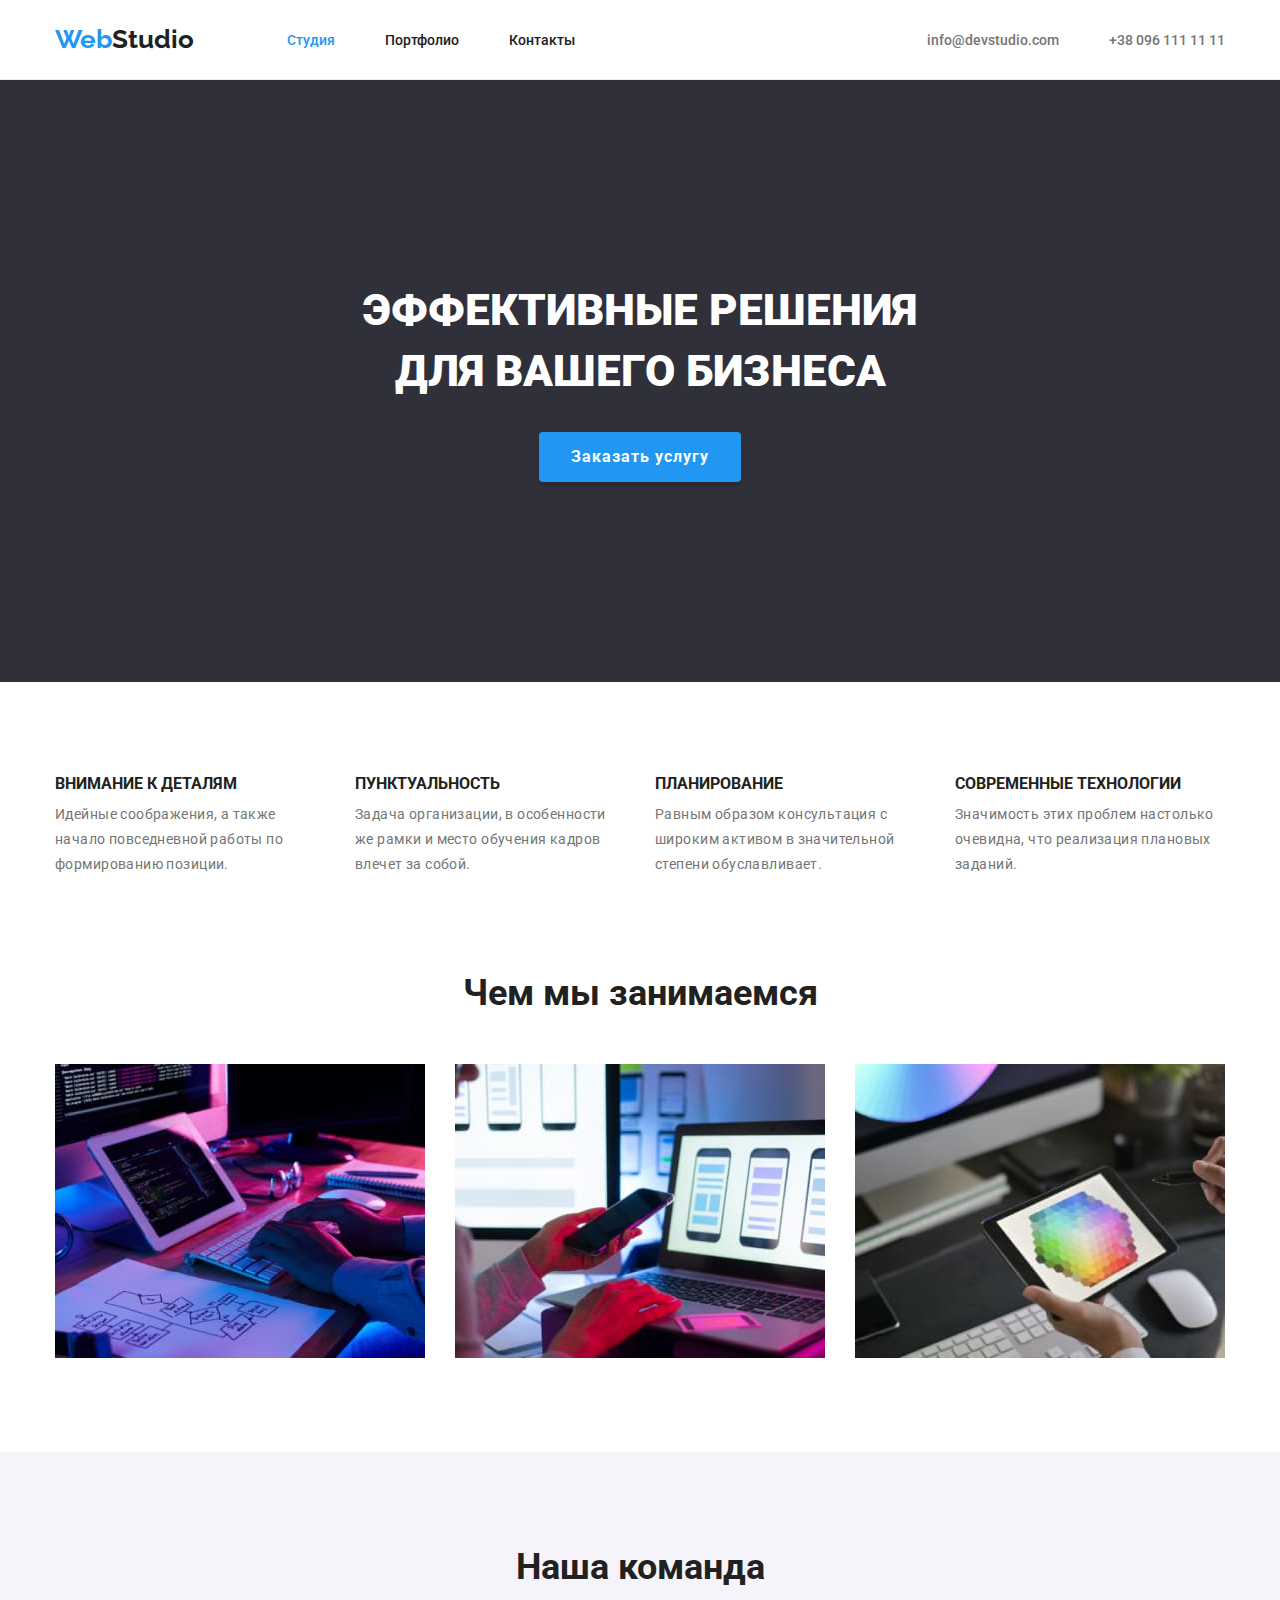
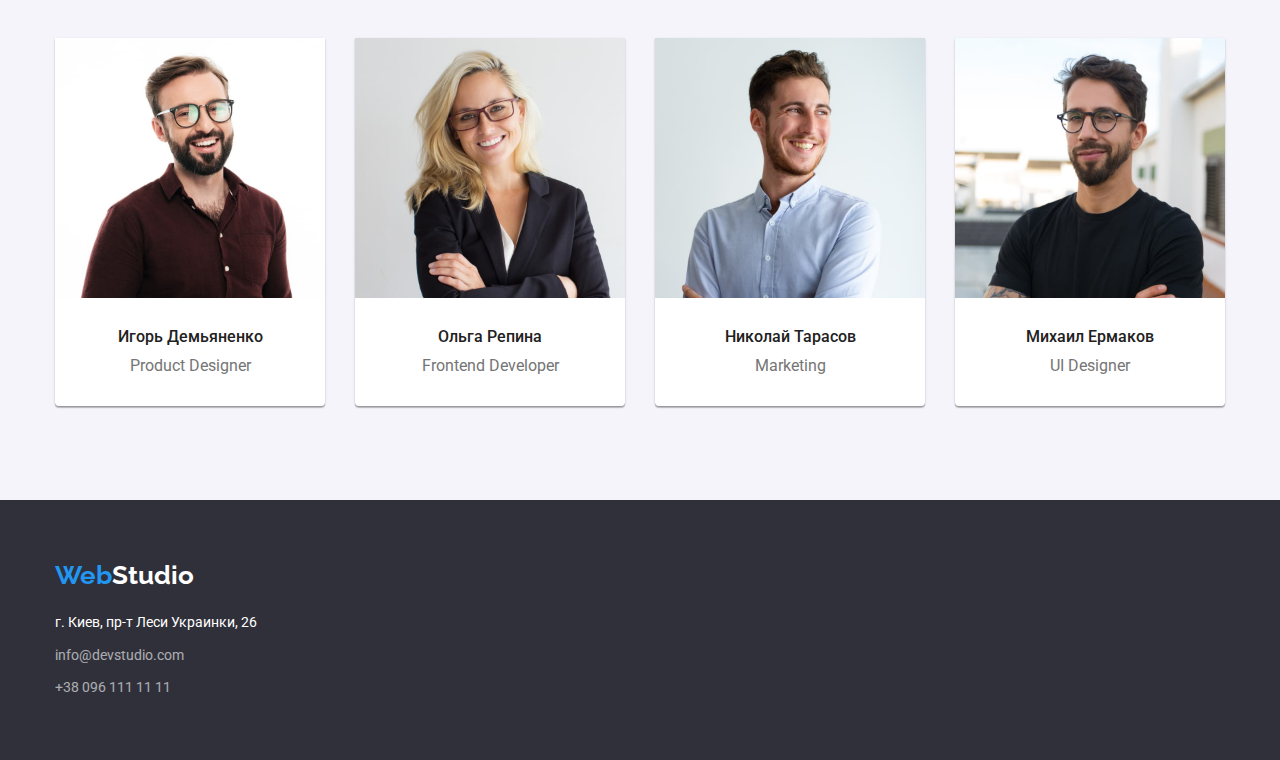
==== index.html @ 2ad949a7 "copy from hw-03" ====
<!DOCTYPE html>
<html lang="ru">
  <head>
    <meta charset="UTF-8" />
    <meta http-equiv="X-UA-Compatible" content="IE=edge" />
    <meta name="viewport" content="width=device-width, initial-scale=1.0" />
    <link rel="preconnect" href="https://fonts.googleapis.com" />
    <link rel="preconnect" href="https://fonts.gstatic.com" crossorigin />
    <link
      href="https://fonts.googleapis.com/css2?family=Raleway:wght@700&family=Roboto:wght@400;500;700;900&display=swap"
      rel="stylesheet"
    />
    <link rel="stylesheet" href="./css/styles.css" />
    <title>Студия</title>
  </head>

  <body>
    <!-- Шапка -->
    <header>
      <div class="container header">
        <!-- Логотип -->
        <a href="./" class="logo"><span class="blue-text">Web</span>Studio</a>
        <!-- Навігація -->
        <nav>
          <ul class="nav-items">
            <li class="item"><a class="nav-items-link current" href="./">Студия</a></li>
            <li class="item"><a class="nav-items-link" href="./portfolio.html">Портфолио</a></li>
            <li class="item"><a class="nav-items-link" href="">Контакты</a></li>
          </ul>
        </nav>

        <!-- Контакти -->
        <ul class="contacts-items">
          <li class="contacts-item">
            <a class="contacts-items-link" href="mailto:info@devstudio.com">info@devstudio.com</a>
          </li>
          <li class="contacts-item">
            <a class="contacts-items-link" href="tel:+380961111111">+38 096 111 11 11</a>
          </li>
        </ul>
      </div>
    </header>

    <!-- Основна частина -->
    <main>
      <!-- Секція з основним текстом -->
      <section class="section-main-title">
        <div class="container">
          <h1 class="main-title">
            Эффективные решения<br />
            для вашего бизнеса
          </h1>
          <button class="btn" type="button">Заказать услугу</button>
        </div>
      </section>

      <!-- Секція чим ми займаємося -->
      <section class="section">
        <div class="container">
          <ul class="section-items">
            <li class="section-item">
              <h3 class="section-item-title">Внимание к деталям</h3>
              <p class="section-item-text">
                Идейные соображения, а также начало повседневной работы по формированию позиции.
              </p>
            </li>
            <li class="section-item">
              <h3 class="section-item-title">Пунктуальность</h3>
              <p class="section-item-text">
                Задача организации, в особенности же рамки и место обучения кадров влечет за собой.
              </p>
            </li>
            <li class="section-item">
              <h3 class="section-item-title">Планирование</h3>
              <p class="section-item-text">
                Равным образом консультация с широким активом в значительной степени обуславливает.
              </p>
            </li>
            <li class="section-item">
              <h3 class="section-item-title">Современные технологии</h3>
              <p class="section-item-text">
                Значимость этих проблем настолько очевидна, что реализация плановых заданий.
              </p>
            </li>
          </ul>
          <h2 class="section-title">Чем мы занимаемся</h2>
          <ul class="work-photos">
            <li>
              <img src="./images/work1.jpg" alt="Робота на копютері" width="370" height="294" />
            </li>
            <li>
              <img
                src="./images/work2.jpg"
                alt="Робота над мобільною програмою"
                width="370"
                height="294"
              />
            </li>
            <li>
              <img src="./images/work3.jpg" alt="Робота на планшеті" width="370" height="294" />
            </li>
          </ul>
        </div>
      </section>

      <!-- Секція нашої команди -->
      <section class="section teams">
        <div class="container">
          <h2 class="section-title">Наша команда</h2>
          <ul class="team-items">
            <li class="team-item">
              <img src="./images/team1.jpg" alt="Спіробітник" width="270" />
              <h3 class="teams-name">Игорь Демьяненко</h3>
              <span class="teams-job" lang="en">Product Designer</span>
            </li>
            <li class="team-item">
              <img src="./images/team2.jpg" alt="Спіробітник" width="270" />
              <h3 class="teams-name">Ольга Репина</h3>
              <span class="teams-job" lang="en">Frontend Developer</span>
            </li>
            <li class="team-item">
              <img src="./images/team3.jpg" alt="Спіробітник" width="270" />
              <h3 class="teams-name">Николай Тарасов</h3>
              <span class="teams-job" lang="en">Marketing</span>
            </li>
            <li class="team-item">
              <img src="./images/team4.jpg" alt="Спіробітник" width="270" />
              <h3 class="teams-name">Михаил Ермаков</h3>
              <span class="teams-job" lang="en">UI Designer</span>
            </li>
          </ul>
        </div>
      </section>
    </main>

    <!-- Підвал -->
    <footer class="footer">
      <div class="container">
        <!-- Логотип -->
        <a href="./" class="logo"><span class="blue-text">Web</span>Studio</a>

        <!-- Контакти -->
        <address>
          <ul class="footer-contacts">
            <li class="footer-contact">
              <a
                class="footer-contact-link"
                href="https://goo.gl/maps/PC2osQfSfzL3Zt2J9"
                target="_blank"
                >г. Киев, пр-т Леси Украинки, 26</a
              >
            </li>
            <li class="footer-contact">
              <a class="footer-contact-link" href="mailto:info@devstudio.com">info@devstudio.com</a>
            </li>
            <li class="footer-contact">
              <a class="footer-contact-link" href="tel:+380961111111">+38 096 111 11 11</a>
            </li>
          </ul>
        </address>
      </div>
    </footer>
  </body>
</html>
---- css/styles.css ----
@import "modern-normalize.css";

a {
	text-decoration: none;
}

address {
	font-style: normal;
}

h1,
h2,
h3,
h4,
h5,
h6,
p {
	margin: 0;
}

ul,
li {
	list-style: none;
	padding: 0;
	margin: 0;
}

img {
	display: block;
}

button {
	padding: 0;
	margin: 0;
	border: none;
}

:root {
	--main-bg-color: #2f303a;
	--another-bg-color: #f5f4fa;
	--link-f-h-color: #2196f3;
	--main-color: #212121;
	--another-color: #757575;
}

body {
	font-family: "Raleway", sans-serif;
	font-family: "Roboto", sans-serif;
	height: auto;
	background: #fff;
	color: var(--main-color);
	font-size: 14px;
}

.container {
	width: 1200px;
	margin: 0 auto;
	padding: 0 15px;
}

.selector {
	position: absolute;
	clip: rect(1px, 1px, 1px, 1px);
	padding: 0;
	border: 0;
	height: 1px;
	width: 1px;
	overflow: hidden;
}

/* header */
header {
	border-bottom: 1px solid #ececec;
}

.header {
	padding: 24px 15px;
	display: flex;
	align-items: center;
}

.logo {
	display: inline-block;
	color: var(--main-color);
	font-family: Raleway;
	font-weight: 700;
	font-size: 26px;
	line-height: 1.2;
}

.blue-text {
	color: var(--link-f-h-color);
}

.links {
	display: flex;
}

.nav-items {
	display: flex;
	margin-left: 93px;
}
.nav-items .item:not(:last-child) {
	margin-right: 50px;
}

.nav-items-link {
	color: var(--main-color);

	font-weight: 500;
	line-height: 1.15;
}

.nav-items-link:hover,
.nav-items-link:focus {
	color: var(--link-f-h-color);
}
.nav-items-link.current {
	color: var(--link-f-h-color);
}

.contacts-items {
	display: flex;
	margin-left: auto;
}
.contacts-item:not(:last-child) {
	margin-right: 50px;
}
.contacts-items-link {
	color: var(--another-color);
	font-weight: 500;
	line-height: 1.15;
}

.contacts-items-link:hover,
.contacts-items-link:active {
	color: var(--link-f-h-color);
}

/* section main */
.section-main-title {
	padding: 200px 0;
	text-align: center;

	background: #2f303a;
	color: #fff;
}

.main-title {
	margin-bottom: 30px;

	font-weight: 900;
	font-size: 44px;
	line-height: 1.38;
	text-transform: uppercase;
}

.btn {
	padding: 10px 32px;
	cursor: pointer;
	font-weight: 700;
	font-size: 16px;
	line-height: 1.875;
	letter-spacing: 0.06em;
	color: #fff;

	background: var(--link-f-h-color);
	box-shadow: 0px 4px 4px rgba(0, 0, 0, 0.15);
	border-radius: 4px;
}
.btn:hover,
.btn:active {
	background: #188ce8;
}

/* Job section */

.section {
	padding-top: 94px;
	padding-bottom: 94px;
}

.section-items {
	display: flex;
	justify-content: space-between;
	margin-bottom: 94px;
}

.section-item-title {
	margin-bottom: 10px;

	font-weight: 700;
	line-height: 1;
	text-transform: uppercase;
}

.section-item-text {
	display: block;
	width: 270px;
	color: var(--another-color);
	line-height: 1.8;
	letter-spacing: 0.03em;
}

.section-title {
	margin-bottom: 50px;
	text-align: center;

	font-weight: 700;
	font-size: 36px;
	line-height: 1.17;
}

.work-photos {
	display: flex;
	justify-content: space-between;
}

/* Teams section */
.teams {
	background: var(--another-bg-color);
}

.team-items {
	display: flex;
	justify-content: space-between;
}

.team-item {
	text-align: center;
	background: #ffffff;
	box-shadow: 0px 1px 3px rgba(0, 0, 0, 0.12), 0px 1px 1px rgba(0, 0, 0, 0.14), 0px 2px 1px rgba(0, 0, 0, 0.2);
	border-radius: 0px 0px 4px 4px;
}

.teams-name {
	margin: 30px 0 10px 0;

	font-weight: 500;
	font-size: 16px;
	line-height: 1.18;
}
.teams-job {
	display: block;
	margin-bottom: 30px;

	color: var(--another-color);
	font-size: 16px;
	line-height: 1.18;
}

/* Footer */
.footer {
	padding: 60px 0;
	background: var(--main-bg-color);
	color: #fff;
}
.footer .logo {
	color: inherit;
}

.footer address {
	margin-top: 20px;
}

.footer-contact-link {
	color: inherit;
	line-height: 1.7;
}

.footer-contact-link:focus,
.footer-contact-link:hover {
	color: var(--link-f-h-color);
}

.footer-contact:nth-child(3),
.footer-contact:nth-child(2) {
	margin-top: 9px;
	opacity: 0.6;
}

/* portfolio */
/* filter */

.filter-items {
	display: flex;
	justify-content: center;
	margin-bottom: 50px;
}
.filter-item {
	margin: 0 4px;
}
.filter-btn {
	padding: 6px 22px;
	border-radius: 4px;

	font-weight: 500;
	font-size: 16px;
	line-height: 1.65;
	letter-spacing: 0.03em;
	background: #f5f4fa;
}

.filter-btn:hover,
.filter-btn:focus {
	color: #fff;
	background: var(--link-f-h-color);
	cursor: pointer;
}

/* feature */

.feature-items {
	display: flex;
	margin: -15px;
	flex-wrap: wrap;
}

.feature-items > .item {
	margin: 15px;
}

.feature-border {
	border-left: 1px solid #eeeeee;
	border-right: 1px solid #eeeeee;
	border-bottom: 1px solid #eeeeee;
	padding: 20px 24px;
}

.feature-title {
	color: var(--main-color);
	font-weight: 700;
	font-size: 18px;
	line-height: 2;
	letter-spacing: 0.06em;
}

.feature-text {
	color: var(--another-color);
	font-size: 16px;
	line-height: 1.875;
	letter-spacing: 0.03em;
}
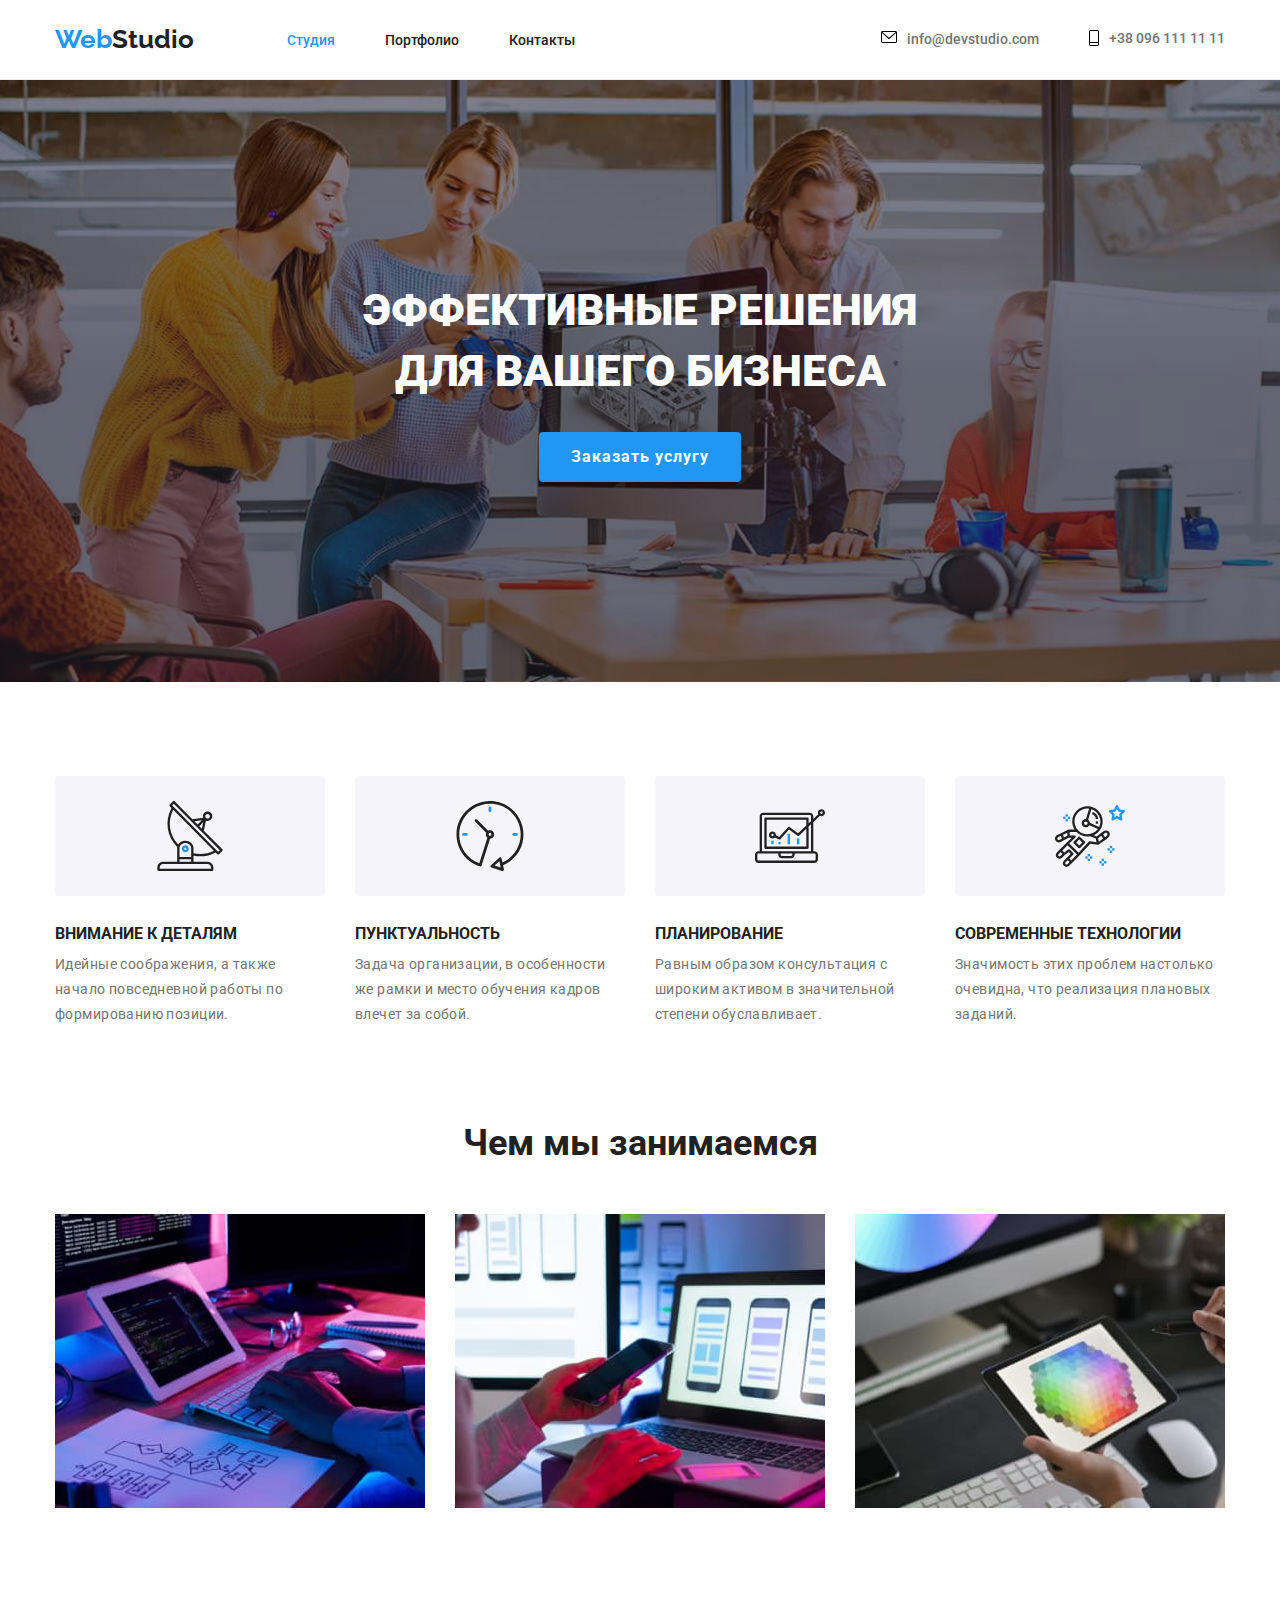
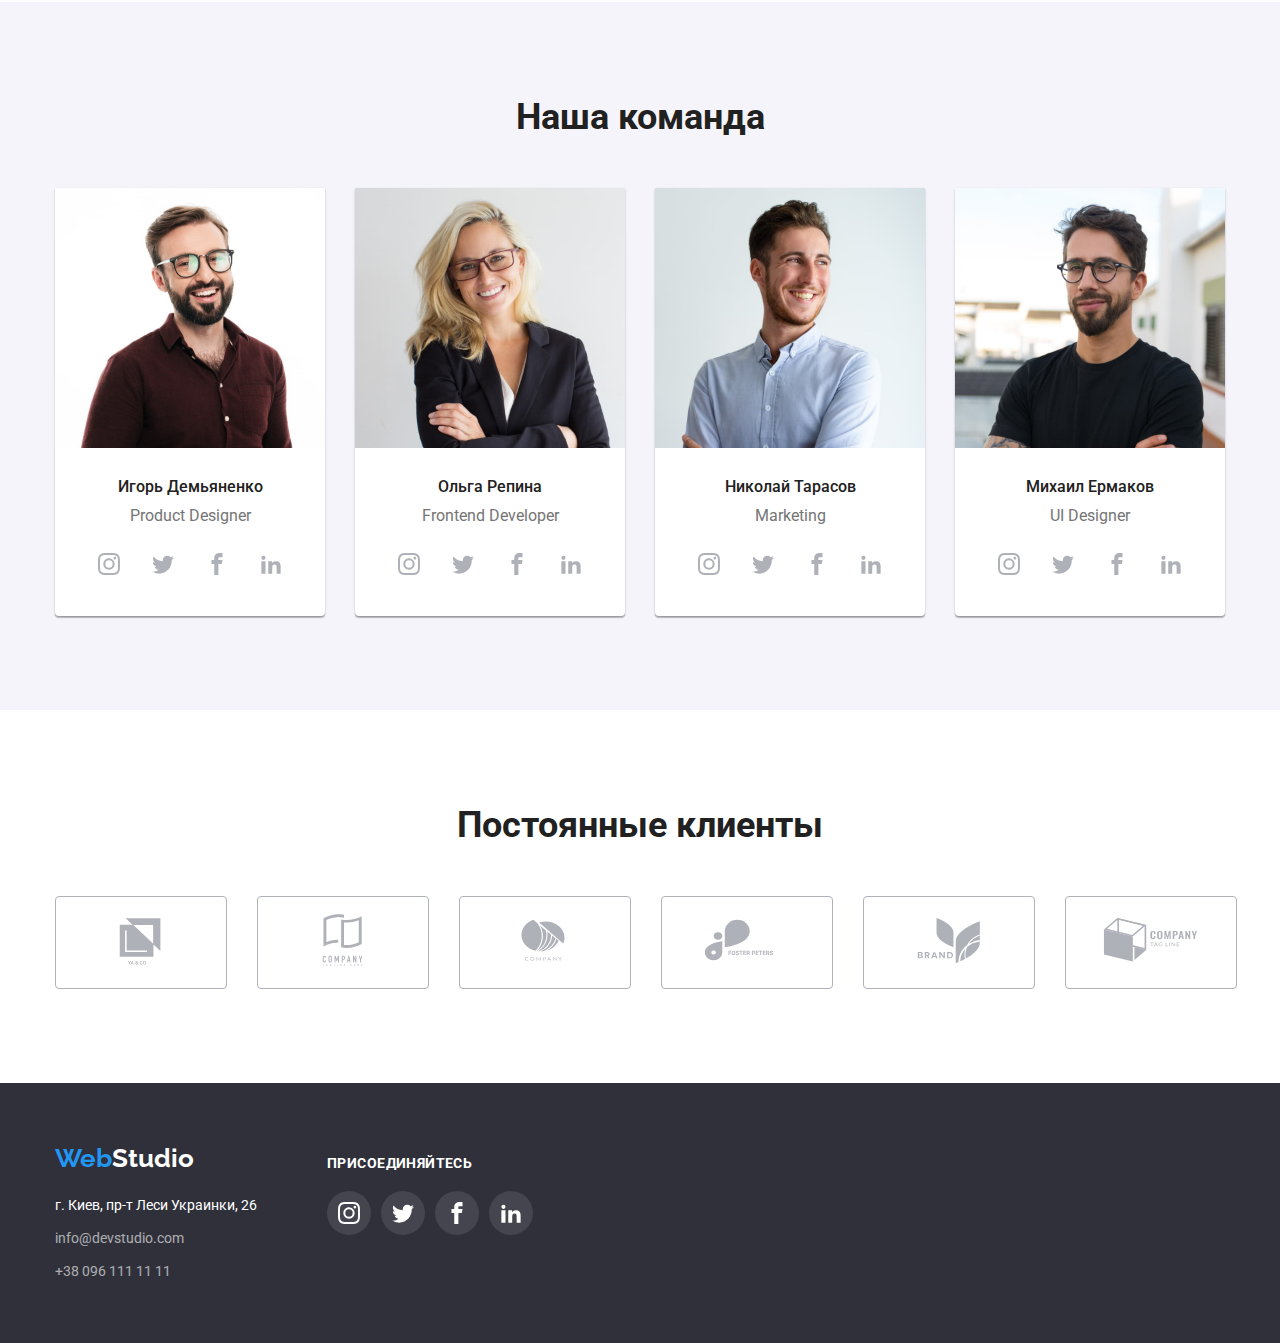
==== commit 0481dfd3: "Update index.html" ====
--- a/index.html
+++ b/index.html
@@ -32,10 +32,12 @@
         <!-- Контакти -->
         <ul class="contacts-items">
           <li class="contacts-item">
-            <a class="contacts-items-link" href="mailto:info@devstudio.com">info@devstudio.com</a>
+            <a class="contacts-items-link mail-link" href="mailto:info@devstudio.com"
+              >info@devstudio.com</a
+            >
           </li>
           <li class="contacts-item">
-            <a class="contacts-items-link" href="tel:+380961111111">+38 096 111 11 11</a>
+            <a class="contacts-items-link tel-link" href="tel:+380961111111">+38 096 111 11 11</a>
           </li>
         </ul>
       </div>
@@ -112,21 +114,168 @@
               <img src="./images/team1.jpg" alt="Спіробітник" width="270" />
               <h3 class="teams-name">Игорь Демьяненко</h3>
               <span class="teams-job" lang="en">Product Designer</span>
+              <ul class="social-items">
+                <li>
+                  <a class="social-link" href="">
+                    <svg class="link-icon">
+                      <use href="./images/icon/symbol-social.svg#icon-inst"></use>
+                    </svg>
+                  </a>
+                </li>
+                <li>
+                  <a class="social-link" href="">
+                    <svg class="link-icon">
+                      <use href="./images/icon/symbol-social.svg#icon-tw"></use></svg
+                  ></a>
+                </li>
+                <li>
+                  <a class="social-link" href="">
+                    <svg class="link-icon">
+                      <use href="./images/icon/symbol-social.svg#icon-fb"></use></svg
+                  ></a>
+                </li>
+                <li>
+                  <a class="social-link" href="">
+                    <svg class="link-icon">
+                      <use href="./images/icon/symbol-social.svg#icon-lnk"></use></svg
+                  ></a>
+                </li>
+              </ul>
             </li>
             <li class="team-item">
               <img src="./images/team2.jpg" alt="Спіробітник" width="270" />
               <h3 class="teams-name">Ольга Репина</h3>
               <span class="teams-job" lang="en">Frontend Developer</span>
+              <ul class="social-items">
+                <li>
+                  <a class="social-link" href="">
+                    <svg class="link-icon">
+                      <use href="./images/icon/symbol-social.svg#icon-inst"></use>
+                    </svg>
+                  </a>
+                </li>
+                <li>
+                  <a class="social-link" href="">
+                    <svg class="link-icon">
+                      <use href="./images/icon/symbol-social.svg#icon-tw"></use></svg
+                  ></a>
+                </li>
+                <li>
+                  <a class="social-link" href="">
+                    <svg class="link-icon">
+                      <use href="./images/icon/symbol-social.svg#icon-fb"></use></svg
+                  ></a>
+                </li>
+                <li>
+                  <a class="social-link" href="">
+                    <svg class="link-icon">
+                      <use href="./images/icon/symbol-social.svg#icon-lnk"></use></svg
+                  ></a>
+                </li>
+              </ul>
             </li>
             <li class="team-item">
               <img src="./images/team3.jpg" alt="Спіробітник" width="270" />
               <h3 class="teams-name">Николай Тарасов</h3>
               <span class="teams-job" lang="en">Marketing</span>
+              <ul class="social-items">
+                <li>
+                  <a class="social-link" href="">
+                    <svg class="link-icon">
+                      <use href="./images/icon/symbol-social.svg#icon-inst"></use>
+                    </svg>
+                  </a>
+                </li>
+                <li>
+                  <a class="social-link" href="">
+                    <svg class="link-icon">
+                      <use href="./images/icon/symbol-social.svg#icon-tw"></use></svg
+                  ></a>
+                </li>
+                <li>
+                  <a class="social-link" href="">
+                    <svg class="link-icon">
+                      <use href="./images/icon/symbol-social.svg#icon-fb"></use></svg
+                  ></a>
+                </li>
+                <li>
+                  <a class="social-link" href="">
+                    <svg class="link-icon">
+                      <use href="./images/icon/symbol-social.svg#icon-lnk"></use></svg
+                  ></a>
+                </li>
+              </ul>
             </li>
             <li class="team-item">
               <img src="./images/team4.jpg" alt="Спіробітник" width="270" />
               <h3 class="teams-name">Михаил Ермаков</h3>
               <span class="teams-job" lang="en">UI Designer</span>
+              <ul class="social-items">
+                <li>
+                  <a class="social-link" href="">
+                    <svg class="link-icon">
+                      <use href="./images/icon/symbol-social.svg#icon-inst"></use>
+                    </svg>
+                  </a>
+                </li>
+                <li>
+                  <a class="social-link" href="">
+                    <svg class="link-icon">
+                      <use href="./images/icon/symbol-social.svg#icon-tw"></use></svg
+                  ></a>
+                </li>
+                <li>
+                  <a class="social-link" href="">
+                    <svg class="link-icon">
+                      <use href="./images/icon/symbol-social.svg#icon-fb"></use></svg
+                  ></a>
+                </li>
+                <li>
+                  <a class="social-link" href="">
+                    <svg class="link-icon">
+                      <use href="./images/icon/symbol-social.svg#icon-lnk"></use></svg
+                  ></a>
+                </li>
+              </ul>
+            </li>
+          </ul>
+        </div>
+      </section>
+
+      <!-- Секція партнери -->
+      <section class="section">
+        <div class="container">
+          <h2 class="section-title">Постоянные клиенты</h2>
+          <ul class="client-items">
+            <li class="client-item">
+              <svg class="client-item-icon">
+                <use href="./images/icon/symbol-clients.svg#icon-client-logo1"></use>
+              </svg>
+            </li>
+            <li class="client-item">
+              <svg class="client-item-icon">
+                <use href="./images/icon/symbol-clients.svg#icon-client-logo2"></use>
+              </svg>
+            </li>
+            <li class="client-item">
+              <svg class="client-item-icon">
+                <use href="./images/icon/symbol-clients.svg#icon-client-logo3"></use>
+              </svg>
+            </li>
+            <li class="client-item">
+              <svg class="client-item-icon">
+                <use href="./images/icon/symbol-clients.svg#icon-client-logo4"></use>
+              </svg>
+            </li>
+            <li class="client-item">
+              <svg class="client-item-icon">
+                <use href="./images/icon/symbol-clients.svg#icon-client-logo5"></use>
+              </svg>
+            </li>
+            <li class="client-item">
+              <svg class="client-item-icon">
+                <use href="./images/icon/symbol-clients.svg#icon-client-logo6"></use>
+              </svg>
             </li>
           </ul>
         </div>
@@ -135,29 +284,63 @@
 
     <!-- Підвал -->
     <footer class="footer">
-      <div class="container">
-        <!-- Логотип -->
-        <a href="./" class="logo"><span class="blue-text">Web</span>Studio</a>
-
-        <!-- Контакти -->
-        <address>
-          <ul class="footer-contacts">
-            <li class="footer-contact">
-              <a
-                class="footer-contact-link"
-                href="https://goo.gl/maps/PC2osQfSfzL3Zt2J9"
-                target="_blank"
-                >г. Киев, пр-т Леси Украинки, 26</a
-              >
-            </li>
-            <li class="footer-contact">
-              <a class="footer-contact-link" href="mailto:info@devstudio.com">info@devstudio.com</a>
-            </li>
-            <li class="footer-contact">
-              <a class="footer-contact-link" href="tel:+380961111111">+38 096 111 11 11</a>
-            </li>
-          </ul>
-        </address>
+      <div class="container foooter-flex">
+        <div class="foooter-flex-item">
+          <!-- Логотип -->
+          <a href="./" class="logo"><span class="blue-text">Web</span>Studio</a>
+
+          <!-- Контакти -->
+          <address>
+            <ul class="footer-contacts">
+              <li class="footer-contact">
+                <a
+                  class="footer-contact-link"
+                  href="https://goo.gl/maps/PC2osQfSfzL3Zt2J9"
+                  target="_blank"
+                  >г. Киев, пр-т Леси Украинки, 26</a
+                >
+              </li>
+              <li class="footer-contact">
+                <a class="footer-contact-link" href="mailto:info@devstudio.com"
+                  >info@devstudio.com</a
+                >
+              </li>
+              <li class="footer-contact">
+                <a class="footer-contact-link" href="tel:+380961111111">+38 096 111 11 11</a>
+              </li>
+            </ul>
+          </address>
+        </div>
+        <div class="foooter-flex-item">
+          <p class="social-title">присоединяйтесь</p>
+          <ul class="social-items">
+            <li>
+              <a class="social-link footer-icon" href="">
+                <svg class="link-icon">
+                  <use href="./images/icon/symbol-social.svg#icon-inst"></use>
+                </svg>
+              </a>
+            </li>
+            <li>
+              <a class="social-link footer-icon" href="">
+                <svg class="link-icon">
+                  <use href="./images/icon/symbol-social.svg#icon-tw"></use></svg
+              ></a>
+            </li>
+            <li>
+              <a class="social-link footer-icon" href="">
+                <svg class="link-icon">
+                  <use href="./images/icon/symbol-social.svg#icon-fb"></use></svg
+              ></a>
+            </li>
+            <li>
+              <a class="social-link footer-icon" href="">
+                <svg class="link-icon">
+                  <use href="./images/icon/symbol-social.svg#icon-lnk"></use></svg
+              ></a>
+            </li>
+          </ul>
+        </div>
       </div>
     </footer>
   </body>
--- a/css/styles.css
+++ b/css/styles.css
@@ -127,22 +127,50 @@
 	margin-right: 50px;
 }
 .contacts-items-link {
+	display: inline-flex;
 	color: var(--another-color);
 	font-weight: 500;
 	line-height: 1.15;
 }
 
+.mail-link::before {
+	content: "";
+	display: inline-block;
+	width: 16px;
+	height: 12px;
+	margin-right: 10px;
+	background: url(../images/icon/icon-mail.svg) no-repeat;
+}
+
+.tel-link::before {
+	content: "";
+	display: inline-block;
+	width: 10px;
+	height: 16px;
+	margin-right: 10px;
+	background: url(../images/icon/icon-tel.svg) no-repeat;
+}
+
 .contacts-items-link:hover,
 .contacts-items-link:active {
 	color: var(--link-f-h-color);
 }
 
-/* section main */
+.tel-link:hover::before,
+.tel-link:active::before {
+	fill: var(--link-f-h-color);
+}
+
+/* Секція з основним текстом */
 .section-main-title {
 	padding: 200px 0;
 	text-align: center;
-
-	background: #2f303a;
+	position: relative;
+	background-image: linear-gradient(transparent, rgba(47, 48, 58, 0.4), rgba(47, 48, 58, 0.4)),
+		url(../images/bg-image.jpg);
+	background-repeat: no-repeat;
+	background-position: center;
+	background-size: cover;
 	color: #fff;
 }
 
@@ -184,6 +212,29 @@
 	display: flex;
 	justify-content: space-between;
 	margin-bottom: 94px;
+}
+.section-item:before {
+	content: "";
+	display: block;
+	height: 120px;
+	margin-bottom: 30px;
+	border-radius: 4px;
+	background-color: #f5f4fa;
+	background-repeat: no-repeat;
+	background-position: center;
+}
+
+.section-item:nth-child(1):before {
+	background-image: url(../images/icon/antenna.svg);
+}
+.section-item:nth-child(2):before {
+	background-image: url(../images/icon/clock.svg);
+}
+.section-item:nth-child(3):before {
+	background-image: url(../images/icon/diagram.svg);
+}
+.section-item:nth-child(4):before {
+	background-image: url(../images/icon/astronaut.svg);
 }
 
 .section-item-title {
@@ -227,7 +278,11 @@
 }
 
 .team-item {
-	text-align: center;
+	display: flex;
+	flex-direction: column;
+	align-items: center;
+	padding-bottom: 30px;
+
 	background: #ffffff;
 	box-shadow: 0px 1px 3px rgba(0, 0, 0, 0.12), 0px 1px 1px rgba(0, 0, 0, 0.14), 0px 2px 1px rgba(0, 0, 0, 0.2);
 	border-radius: 0px 0px 4px 4px;
@@ -242,19 +297,81 @@
 }
 .teams-job {
 	display: block;
-	margin-bottom: 30px;
+	margin-bottom: 16px;
 
 	color: var(--another-color);
 	font-size: 16px;
 	line-height: 1.18;
 }
 
+.social-items {
+	display: flex;
+	align-items: center;
+}
+
+.social-link {
+	display: flex;
+	justify-content: center;
+	align-items: center;
+	width: 44px;
+	height: 44px;
+	border-radius: 50%;
+}
+.social-link:hover,
+.social-link:active {
+	background-color: var(--link-f-h-color);
+}
+.social-items li + li {
+	margin-left: 10px;
+}
+
+.link-icon {
+	width: 50%;
+	height: 50%;
+	fill: #afb1b8;
+}
+.social-link:hover .link-icon,
+.social-link:active .link-icon {
+	fill: #fff;
+}
+
+/* clients */
+.client-items {
+	display: flex;
+}
+.client-item {
+	border: 1px solid #afb1b8;
+	border-radius: 4px;
+	padding: 14px 32px;
+	fill: #afb1b8;
+}
+
+.client-item + .client-item {
+	margin-left: 30px;
+}
+.client-item-icon {
+	width: 106px;
+	height: 60px;
+}
+.client-item:hover,
+.client-item:active {
+	cursor: pointer;
+	fill: var(--link-f-h-color);
+	border-color: var(--link-f-h-color);
+}
 /* Footer */
 .footer {
 	padding: 60px 0;
 	background: var(--main-bg-color);
 	color: #fff;
 }
+.foooter-flex {
+	display: flex;
+}
+.foooter-flex-item + .foooter-flex-item {
+	padding-top: 12px;
+	margin-left: 70px;
+}
 .footer .logo {
 	color: inherit;
 }
@@ -277,6 +394,22 @@
 .footer-contact:nth-child(2) {
 	margin-top: 9px;
 	opacity: 0.6;
+}
+
+.social-title {
+	margin-bottom: 20px;
+	font-weight: 700;
+	font-size: 14px;
+	line-height: 1.15;
+	letter-spacing: 0.03em;
+	text-transform: uppercase;
+}
+
+.footer-icon {
+	background: rgba(255, 255, 255, 0.1);
+}
+.footer-icon > .link-icon {
+	fill: #fff;
 }
 
 /* portfolio */
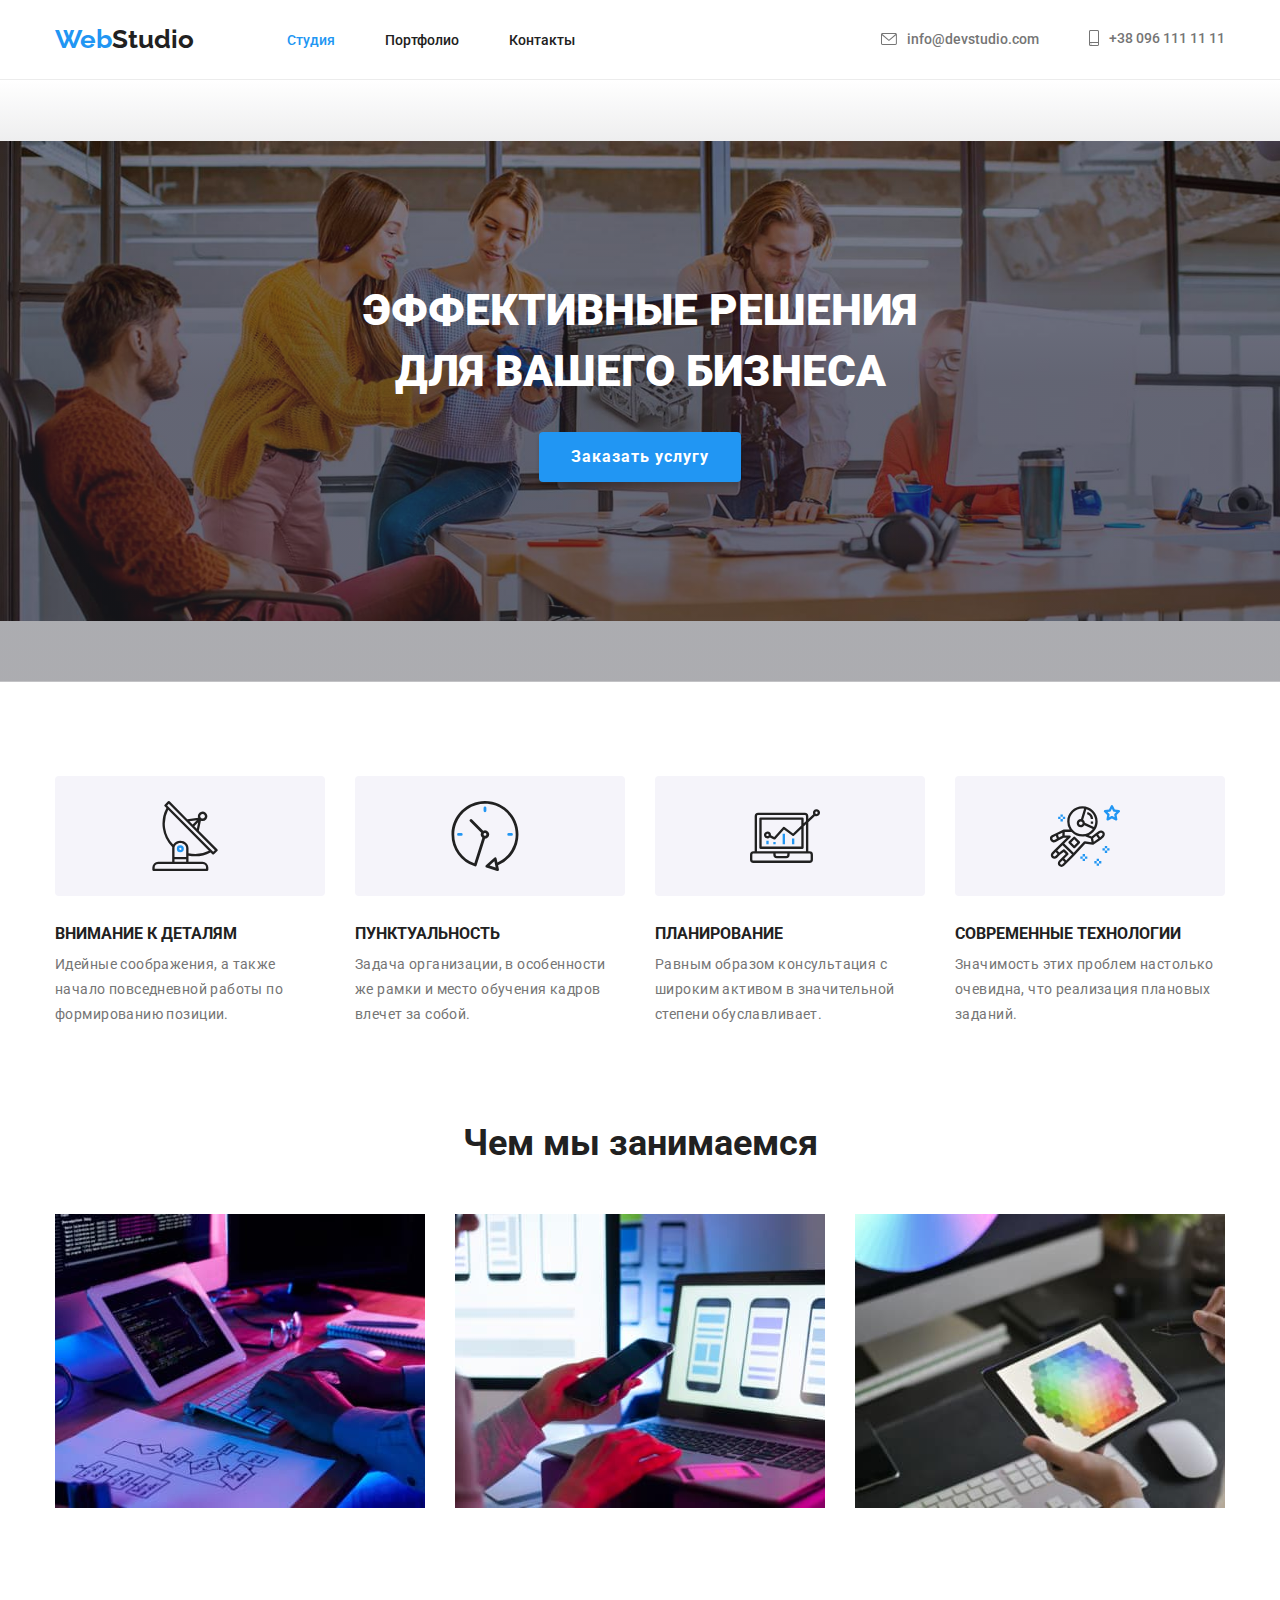
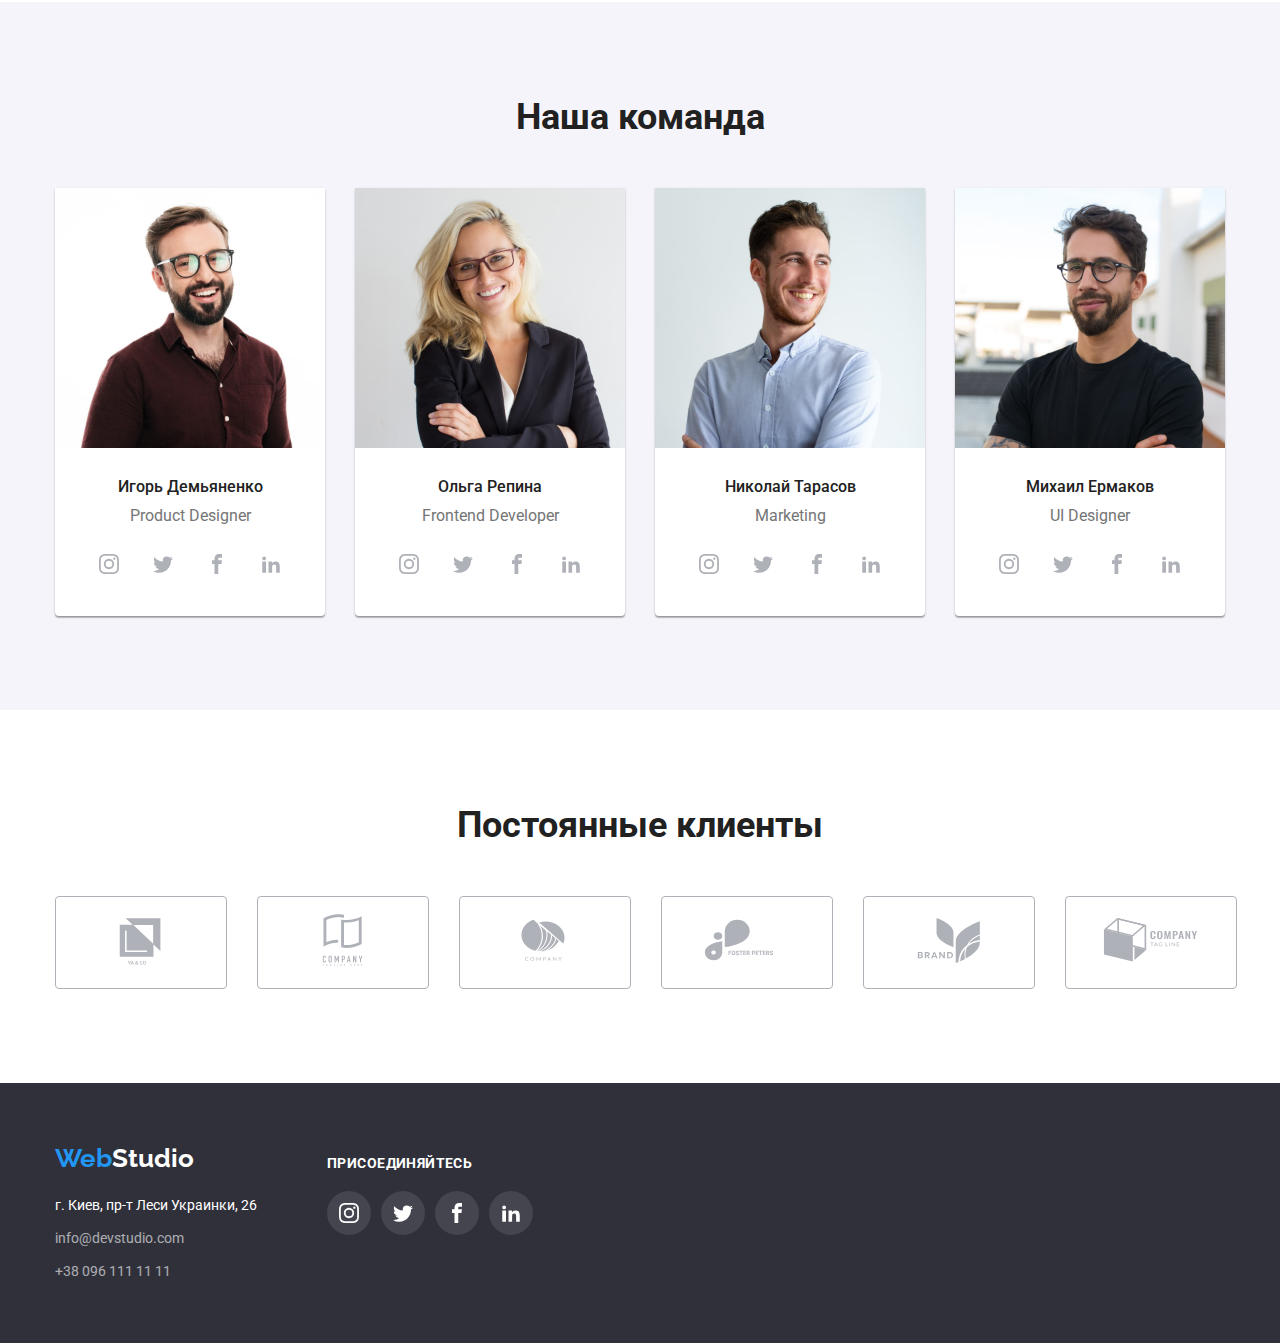
==== commit 3ea27619: "update css and html" ====
--- a/index.html
+++ b/index.html
@@ -32,12 +32,20 @@
         <!-- Контакти -->
         <ul class="contacts-items">
           <li class="contacts-item">
-            <a class="contacts-items-link mail-link" href="mailto:info@devstudio.com"
-              >info@devstudio.com</a
+            <a class="contacts-items-link" href="mailto:info@devstudio.com">
+              <svg class="contacts-link-icon" width="16" height="12">
+                <use href="./images/icon/symbol-defs.svg#icon-mail"></use>
+              </svg>
+              info@devstudio.com</a
             >
           </li>
           <li class="contacts-item">
-            <a class="contacts-items-link tel-link" href="tel:+380961111111">+38 096 111 11 11</a>
+            <a class="contacts-items-link" href="tel:+380961111111">
+              <svg class="contacts-link-icon" width="10" height="16">
+                <use href="./images/icon/symbol-defs.svg#icon-tel"></use>
+              </svg>
+              +38 096 111 11 11</a
+            >
           </li>
         </ul>
       </div>
@@ -61,24 +69,44 @@
         <div class="container">
           <ul class="section-items">
             <li class="section-item">
+              <div class="section-item-icon">
+                <svg class="contacts-link-icon tel" width="70" height="70">
+                  <use href="./images/icon/symbol-defs.svg#icon-antenna"></use>
+                </svg>
+              </div>
               <h3 class="section-item-title">Внимание к деталям</h3>
               <p class="section-item-text">
                 Идейные соображения, а также начало повседневной работы по формированию позиции.
               </p>
             </li>
             <li class="section-item">
+              <div class="section-item-icon">
+                <svg class="contacts-link-icon tel" width="70" height="70">
+                  <use href="./images/icon/symbol-defs.svg#icon-clock"></use>
+                </svg>
+              </div>
               <h3 class="section-item-title">Пунктуальность</h3>
               <p class="section-item-text">
                 Задача организации, в особенности же рамки и место обучения кадров влечет за собой.
               </p>
             </li>
             <li class="section-item">
+              <div class="section-item-icon">
+                <svg class="contacts-link-icon tel" width="70" height="70">
+                  <use href="./images/icon/symbol-defs.svg#icon-diagram"></use>
+                </svg>
+              </div>
               <h3 class="section-item-title">Планирование</h3>
               <p class="section-item-text">
                 Равным образом консультация с широким активом в значительной степени обуславливает.
               </p>
             </li>
             <li class="section-item">
+              <div class="section-item-icon">
+                <svg class="contacts-link-icon tel" width="70" height="70">
+                  <use href="./images/icon/symbol-defs.svg#icon-astronaut"></use>
+                </svg>
+              </div>
               <h3 class="section-item-title">Современные технологии</h3>
               <p class="section-item-text">
                 Значимость этих проблем настолько очевидна, что реализация плановых заданий.
@@ -117,27 +145,27 @@
               <ul class="social-items">
                 <li>
                   <a class="social-link" href="">
-                    <svg class="link-icon">
-                      <use href="./images/icon/symbol-social.svg#icon-inst"></use>
+                    <svg class="link-icon" width="20" height="20">
+                      <use href="./images/icon/symbol-defs.svg#icon-inst"></use>
                     </svg>
                   </a>
                 </li>
                 <li>
                   <a class="social-link" href="">
-                    <svg class="link-icon">
-                      <use href="./images/icon/symbol-social.svg#icon-tw"></use></svg
-                  ></a>
-                </li>
-                <li>
-                  <a class="social-link" href="">
-                    <svg class="link-icon">
-                      <use href="./images/icon/symbol-social.svg#icon-fb"></use></svg
-                  ></a>
-                </li>
-                <li>
-                  <a class="social-link" href="">
-                    <svg class="link-icon">
-                      <use href="./images/icon/symbol-social.svg#icon-lnk"></use></svg
+                    <svg class="link-icon" width="20" height="20">
+                      <use href="./images/icon/symbol-defs.svg#icon-tw"></use></svg
+                  ></a>
+                </li>
+                <li>
+                  <a class="social-link" href="">
+                    <svg class="link-icon" width="20" height="20">
+                      <use href="./images/icon/symbol-defs.svg#icon-fb"></use></svg
+                  ></a>
+                </li>
+                <li>
+                  <a class="social-link" href="">
+                    <svg class="link-icon" width="20" height="20">
+                      <use href="./images/icon/symbol-defs.svg#icon-lnk"></use></svg
                   ></a>
                 </li>
               </ul>
@@ -149,27 +177,27 @@
               <ul class="social-items">
                 <li>
                   <a class="social-link" href="">
-                    <svg class="link-icon">
-                      <use href="./images/icon/symbol-social.svg#icon-inst"></use>
+                    <svg class="link-icon" width="20" height="20">
+                      <use href="./images/icon/symbol-defs.svg#icon-inst"></use>
                     </svg>
                   </a>
                 </li>
                 <li>
                   <a class="social-link" href="">
-                    <svg class="link-icon">
-                      <use href="./images/icon/symbol-social.svg#icon-tw"></use></svg
-                  ></a>
-                </li>
-                <li>
-                  <a class="social-link" href="">
-                    <svg class="link-icon">
-                      <use href="./images/icon/symbol-social.svg#icon-fb"></use></svg
-                  ></a>
-                </li>
-                <li>
-                  <a class="social-link" href="">
-                    <svg class="link-icon">
-                      <use href="./images/icon/symbol-social.svg#icon-lnk"></use></svg
+                    <svg class="link-icon" width="20" height="20">
+                      <use href="./images/icon/symbol-defs.svg#icon-tw"></use></svg
+                  ></a>
+                </li>
+                <li>
+                  <a class="social-link" href="">
+                    <svg class="link-icon" width="20" height="20">
+                      <use href="./images/icon/symbol-defs.svg#icon-fb"></use></svg
+                  ></a>
+                </li>
+                <li>
+                  <a class="social-link" href="">
+                    <svg class="link-icon" width="20" height="20">
+                      <use href="./images/icon/symbol-defs.svg#icon-lnk"></use></svg
                   ></a>
                 </li>
               </ul>
@@ -181,27 +209,27 @@
               <ul class="social-items">
                 <li>
                   <a class="social-link" href="">
-                    <svg class="link-icon">
-                      <use href="./images/icon/symbol-social.svg#icon-inst"></use>
+                    <svg class="link-icon" width="20" height="20">
+                      <use href="./images/icon/symbol-defs.svg#icon-inst"></use>
                     </svg>
                   </a>
                 </li>
                 <li>
                   <a class="social-link" href="">
-                    <svg class="link-icon">
-                      <use href="./images/icon/symbol-social.svg#icon-tw"></use></svg
-                  ></a>
-                </li>
-                <li>
-                  <a class="social-link" href="">
-                    <svg class="link-icon">
-                      <use href="./images/icon/symbol-social.svg#icon-fb"></use></svg
-                  ></a>
-                </li>
-                <li>
-                  <a class="social-link" href="">
-                    <svg class="link-icon">
-                      <use href="./images/icon/symbol-social.svg#icon-lnk"></use></svg
+                    <svg class="link-icon" width="20" height="20">
+                      <use href="./images/icon/symbol-defs.svg#icon-tw"></use></svg
+                  ></a>
+                </li>
+                <li>
+                  <a class="social-link" href="">
+                    <svg class="link-icon" width="20" height="20">
+                      <use href="./images/icon/symbol-defs.svg#icon-fb"></use></svg
+                  ></a>
+                </li>
+                <li>
+                  <a class="social-link" href="">
+                    <svg class="link-icon" width="20" height="20">
+                      <use href="./images/icon/symbol-defs.svg#icon-lnk"></use></svg
                   ></a>
                 </li>
               </ul>
@@ -213,27 +241,27 @@
               <ul class="social-items">
                 <li>
                   <a class="social-link" href="">
-                    <svg class="link-icon">
-                      <use href="./images/icon/symbol-social.svg#icon-inst"></use>
+                    <svg class="link-icon" width="20" height="20">
+                      <use href="./images/icon/symbol-defs.svg#icon-inst"></use>
                     </svg>
                   </a>
                 </li>
                 <li>
                   <a class="social-link" href="">
-                    <svg class="link-icon">
-                      <use href="./images/icon/symbol-social.svg#icon-tw"></use></svg
-                  ></a>
-                </li>
-                <li>
-                  <a class="social-link" href="">
-                    <svg class="link-icon">
-                      <use href="./images/icon/symbol-social.svg#icon-fb"></use></svg
-                  ></a>
-                </li>
-                <li>
-                  <a class="social-link" href="">
-                    <svg class="link-icon">
-                      <use href="./images/icon/symbol-social.svg#icon-lnk"></use></svg
+                    <svg class="link-icon" width="20" height="20">
+                      <use href="./images/icon/symbol-defs.svg#icon-tw"></use></svg
+                  ></a>
+                </li>
+                <li>
+                  <a class="social-link" href="">
+                    <svg class="link-icon" width="20" height="20">
+                      <use href="./images/icon/symbol-defs.svg#icon-fb"></use></svg
+                  ></a>
+                </li>
+                <li>
+                  <a class="social-link" href="">
+                    <svg class="link-icon" width="20" height="20">
+                      <use href="./images/icon/symbol-defs.svg#icon-lnk"></use></svg
                   ></a>
                 </li>
               </ul>
@@ -247,35 +275,42 @@
         <div class="container">
           <h2 class="section-title">Постоянные клиенты</h2>
           <ul class="client-items">
-            <li class="client-item">
-              <svg class="client-item-icon">
-                <use href="./images/icon/symbol-clients.svg#icon-client-logo1"></use>
-              </svg>
-            </li>
-            <li class="client-item">
-              <svg class="client-item-icon">
-                <use href="./images/icon/symbol-clients.svg#icon-client-logo2"></use>
-              </svg>
-            </li>
-            <li class="client-item">
-              <svg class="client-item-icon">
-                <use href="./images/icon/symbol-clients.svg#icon-client-logo3"></use>
-              </svg>
-            </li>
-            <li class="client-item">
-              <svg class="client-item-icon">
-                <use href="./images/icon/symbol-clients.svg#icon-client-logo4"></use>
-              </svg>
-            </li>
-            <li class="client-item">
-              <svg class="client-item-icon">
-                <use href="./images/icon/symbol-clients.svg#icon-client-logo5"></use>
-              </svg>
-            </li>
-            <li class="client-item">
-              <svg class="client-item-icon">
-                <use href="./images/icon/symbol-clients.svg#icon-client-logo6"></use>
-              </svg>
+            <li>
+              <a class="client-item-link" href="">
+                <svg class="client-item-icon" width="106" height="60">
+                  <use href="./images/icon/symbol-defs.svg#icon-client-logo1"></use></svg
+              ></a>
+            </li>
+            <li>
+              <a class="client-item-link" href="">
+                <svg class="client-item-icon" width="106" height="60">
+                  <use href="./images/icon/symbol-defs.svg#icon-client-logo2"></use></svg
+              ></a>
+            </li>
+            <li>
+              <a class="client-item-link" href="">
+                <svg class="client-item-icon" width="106" height="60">
+                  <use href="./images/icon/symbol-defs.svg#icon-client-logo3"></use>
+                </svg>
+              </a>
+            </li>
+            <li>
+              <a class="client-item-link" href="">
+                <svg class="client-item-icon" width="106" height="60">
+                  <use href="./images/icon/symbol-defs.svg#icon-client-logo4"></use></svg
+              ></a>
+            </li>
+            <li>
+              <a class="client-item-link" href="">
+                <svg class="client-item-icon" width="106" height="60">
+                  <use href="./images/icon/symbol-defs.svg#icon-client-logo5"></use></svg
+              ></a>
+            </li>
+            <li>
+              <a class="client-item-link" href="">
+                <svg class="client-item-icon" width="106" height="60">
+                  <use href="./images/icon/symbol-defs.svg#icon-client-logo6"></use></svg
+              ></a>
             </li>
           </ul>
         </div>
@@ -316,27 +351,27 @@
           <ul class="social-items">
             <li>
               <a class="social-link footer-icon" href="">
-                <svg class="link-icon">
-                  <use href="./images/icon/symbol-social.svg#icon-inst"></use>
+                <svg class="link-icon" width="20" height="20">
+                  <use href="./images/icon/symbol-defs.svg#icon-inst"></use>
                 </svg>
               </a>
             </li>
             <li>
               <a class="social-link footer-icon" href="">
-                <svg class="link-icon">
-                  <use href="./images/icon/symbol-social.svg#icon-tw"></use></svg
+                <svg class="link-icon" width="20" height="20">
+                  <use href="./images/icon/symbol-defs.svg#icon-tw"></use></svg
               ></a>
             </li>
             <li>
               <a class="social-link footer-icon" href="">
-                <svg class="link-icon">
-                  <use href="./images/icon/symbol-social.svg#icon-fb"></use></svg
+                <svg class="link-icon" width="20" height="20">
+                  <use href="./images/icon/symbol-defs.svg#icon-fb"></use></svg
               ></a>
             </li>
             <li>
               <a class="social-link footer-icon" href="">
-                <svg class="link-icon">
-                  <use href="./images/icon/symbol-social.svg#icon-lnk"></use></svg
+                <svg class="link-icon" width="20" height="20">
+                  <use href="./images/icon/symbol-defs.svg#icon-lnk"></use></svg
               ></a>
             </li>
           </ul>
--- a/css/styles.css
+++ b/css/styles.css
@@ -121,44 +121,31 @@
 
 .contacts-items {
 	display: flex;
+	align-items: center;
 	margin-left: auto;
 }
 .contacts-item:not(:last-child) {
 	margin-right: 50px;
 }
+
 .contacts-items-link {
 	display: inline-flex;
-	color: var(--another-color);
+	align-items: center;
+
 	font-weight: 500;
 	line-height: 1.15;
-}
-
-.mail-link::before {
-	content: "";
-	display: inline-block;
-	width: 16px;
-	height: 12px;
+
+	color: var(--another-color);
+}
+
+.contacts-link-icon {
 	margin-right: 10px;
-	background: url(../images/icon/icon-mail.svg) no-repeat;
-}
-
-.tel-link::before {
-	content: "";
-	display: inline-block;
-	width: 10px;
-	height: 16px;
-	margin-right: 10px;
-	background: url(../images/icon/icon-tel.svg) no-repeat;
+	fill: currentColor;
 }
 
 .contacts-items-link:hover,
 .contacts-items-link:active {
 	color: var(--link-f-h-color);
-}
-
-.tel-link:hover::before,
-.tel-link:active::before {
-	fill: var(--link-f-h-color);
 }
 
 /* Секція з основним текстом */
@@ -170,7 +157,7 @@
 		url(../images/bg-image.jpg);
 	background-repeat: no-repeat;
 	background-position: center;
-	background-size: cover;
+	background-size: contain;
 	color: #fff;
 }
 
@@ -213,28 +200,13 @@
 	justify-content: space-between;
 	margin-bottom: 94px;
 }
-.section-item:before {
-	content: "";
-	display: block;
-	height: 120px;
+.section-item-icon {
+	display: flex;
+	justify-content: center;
+	padding: 25px 0;
 	margin-bottom: 30px;
 	border-radius: 4px;
 	background-color: #f5f4fa;
-	background-repeat: no-repeat;
-	background-position: center;
-}
-
-.section-item:nth-child(1):before {
-	background-image: url(../images/icon/antenna.svg);
-}
-.section-item:nth-child(2):before {
-	background-image: url(../images/icon/clock.svg);
-}
-.section-item:nth-child(3):before {
-	background-image: url(../images/icon/diagram.svg);
-}
-.section-item:nth-child(4):before {
-	background-image: url(../images/icon/astronaut.svg);
 }
 
 .section-item-title {
@@ -326,8 +298,6 @@
 }
 
 .link-icon {
-	width: 50%;
-	height: 50%;
 	fill: #afb1b8;
 }
 .social-link:hover .link-icon,
@@ -339,24 +309,24 @@
 .client-items {
 	display: flex;
 }
-.client-item {
+.client-items li + li {
+	margin-left: 30px;
+}
+.client-item-link {
+	display: inline-block;
 	border: 1px solid #afb1b8;
 	border-radius: 4px;
 	padding: 14px 32px;
-	fill: #afb1b8;
-}
-
-.client-item + .client-item {
-	margin-left: 30px;
-}
+	color: #afb1b8;
+}
+
 .client-item-icon {
-	width: 106px;
-	height: 60px;
-}
-.client-item:hover,
-.client-item:active {
-	cursor: pointer;
-	fill: var(--link-f-h-color);
+	fill: currentColor;
+}
+.client-item-link:hover,
+.client-item-link:active {
+	color: var(--link-f-h-color);
+	fill: currentColor;
 	border-color: var(--link-f-h-color);
 }
 /* Footer */
@@ -452,7 +422,10 @@
 .feature-items > .item {
 	margin: 15px;
 }
-
+.feature-items > .item:hover,
+.feature-items > .item:focus {
+	box-shadow: 0px 1px 1px rgba(0, 0, 0, 0.12), 0px 4px 4px rgba(0, 0, 0, 0.06), 1px 4px 6px rgba(0, 0, 0, 0.16);
+}
 .feature-border {
 	border-left: 1px solid #eeeeee;
 	border-right: 1px solid #eeeeee;
